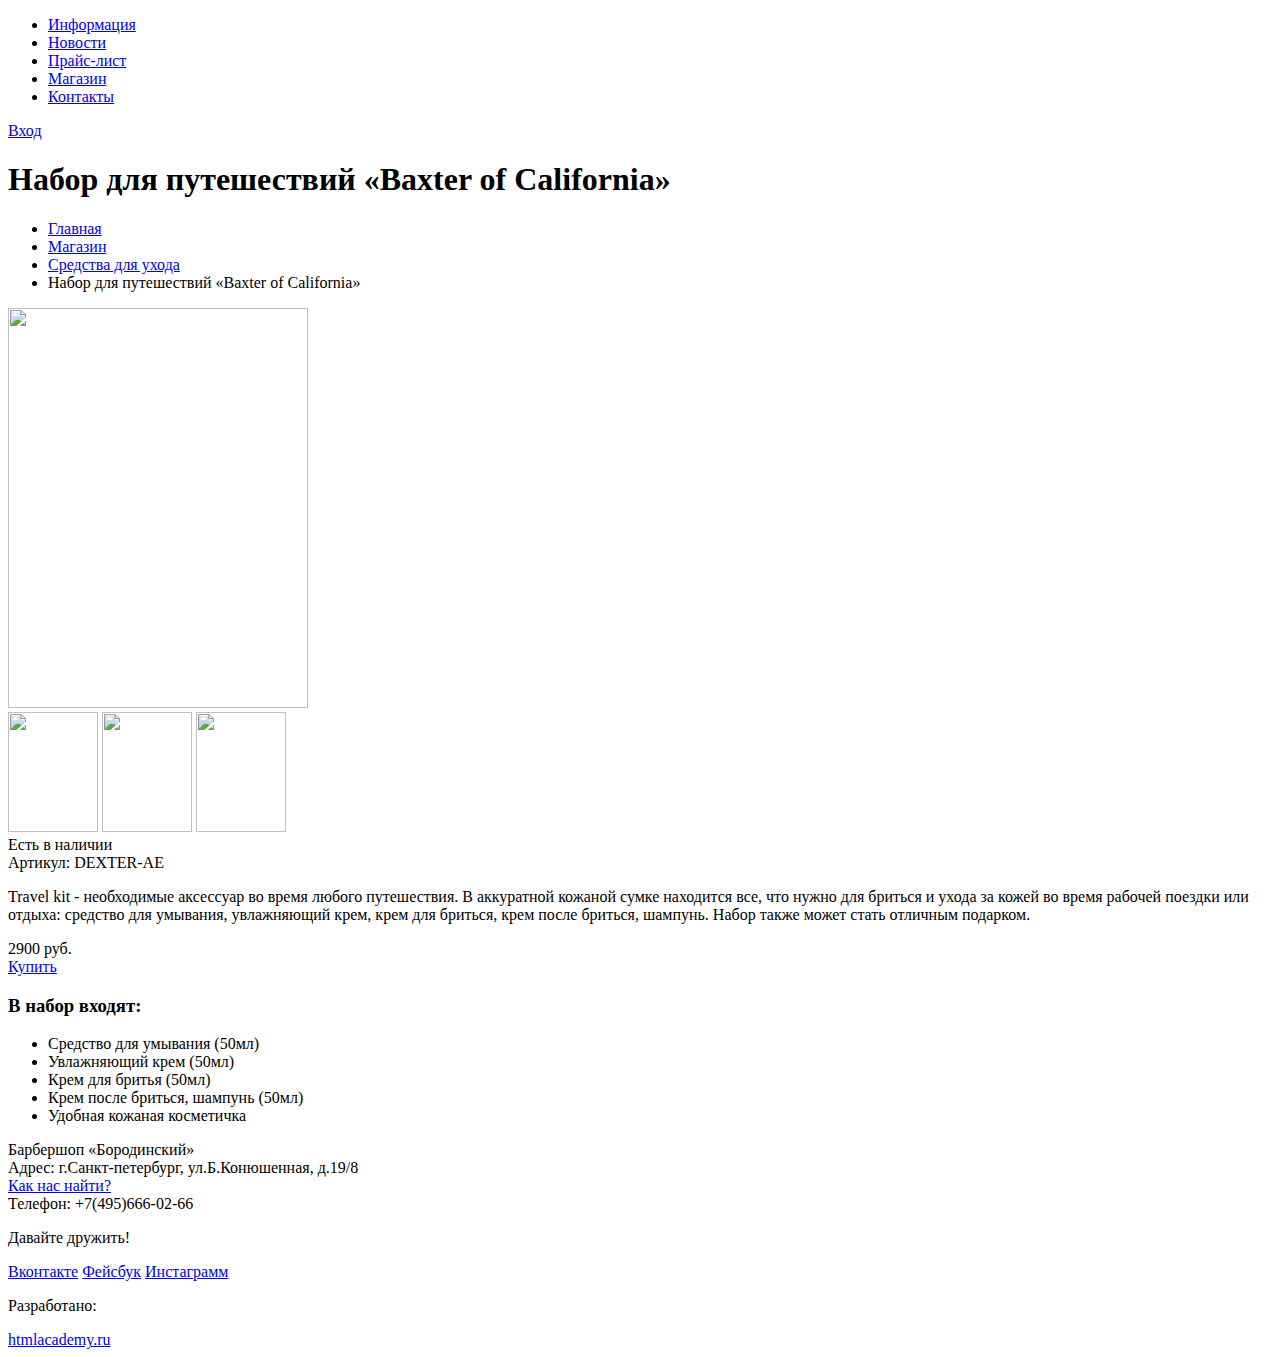
==== catalog-item.html @ 5f53a91b "Added catalog-item.html" ====
<!DOCTYPE html>
<html lang="ru">
  <head>
    <meta charset="utf-8">
    <title>Барбершоп «Бородинский»</title>
  </head>
  <body>
    <header class="main-header">
      <div class="container">
        <div class="logo">

        </div>
        <nav class="main-navigation">
          <ul>
            <li><a href="#">Информация</a></li>
            <li><a href="#">Новости</a></li>
            <li><a href="#">Прайс-лист</a></li>
            <li><a href="#">Магазин</a></li>
            <li><a href="#">Контакты</a></li>
          </ul>
        </nav>
        <div class="user-block">
          <a class="login" href="#">Вход</a>
        </div>
      </div>
    </header>
    <main class="container">
      <h1>Набор для путешествий «Baxter of California»</h1>
      <ul class="breadcrumbs">
        <li><a href="#">Главная</a></li>
        <li><a href="#">Магазин</a></li>
        <li><a href="#">Средства для ухода</a></li>
        <li class="active">Набор для путешествий «Baxter of California»</li>
      </ul>
      <section class="item-gallery">
        <div class="item-gallery-main">
          <img src="http://placehold.it/300x400" width="300" height="400" alt="" >
        </div>
        <div class="item-gallery-thumbs">
          <img src="http://placehold.it/90x120" width="90" height="120" alt="" >
          <img src="http://placehold.it/90x120" width="90" height="120" alt="" >
          <img src="http://placehold.it/90x120" width="90" height="120" alt="" >
        </div>
      </section>
      <section class="item-info">
        <div class="item-availability">
          Есть в наличии
        </div>
        <div class="item-vendor-code">
          Артикул: DEXTER-AE
        </div>
        <p class="item-desc">
          Travel kit - необходимые аксессуар во время любого путешествия. В аккуратной кожаной сумке находится все, что нужно для бриться и ухода за кожей во время рабочей поездки или отдыха: средство для умывания, увлажняющий крем, крем для бриться, крем после бриться, шампунь. Набор также может стать отличным подарком.
        </p>
        <div class="item-price">
          2900 руб.
        </div>
        <a class="btn" href="#">Купить</a>
        <div class="item-additional">
          <h3>В набор входят:</h3>
          <ul>
            <li>Средство для умывания (50мл)</li>
            <li>Увлажняющий крем (50мл)</li>
            <li>Крем для бритья (50мл)</li>
            <li>Крем после бриться, шампунь (50мл)</li>
            <li>Удобная кожаная косметичка</li>
          </ul>
        </div>
      </section>
    </main>
    <footer class="main-footer">
      <div class="container">
        <section class="footer-contacts">
          Барбершоп «Бородинский»<br />
          Адрес: г.Санкт-петербург, ул.Б.Конюшенная, д.19/8<br />
          <a href="#">Как нас найти?</a><br />
          Телефон: +7(495)666-02-66
        </section>
        <section class="footer-social">
          <p>Давайте дружить!</p>
          <a class="social-btn social-btn-vk" href="#">Вконтакте</a>
          <a class="social-btn social-btn-fb" href="#">Фейсбук</a>
          <a class="social-btn social-btn-inst" href="#">Инстаграмм</a>
        </section>
        <section class="footer-copyright">
          <p>Разработано:</p>
          <a class="btn" href="https://htmlacademy.ru">htmlacademy.ru</a>
        </section>
      </div>
    </footer>
  </body>
</html>
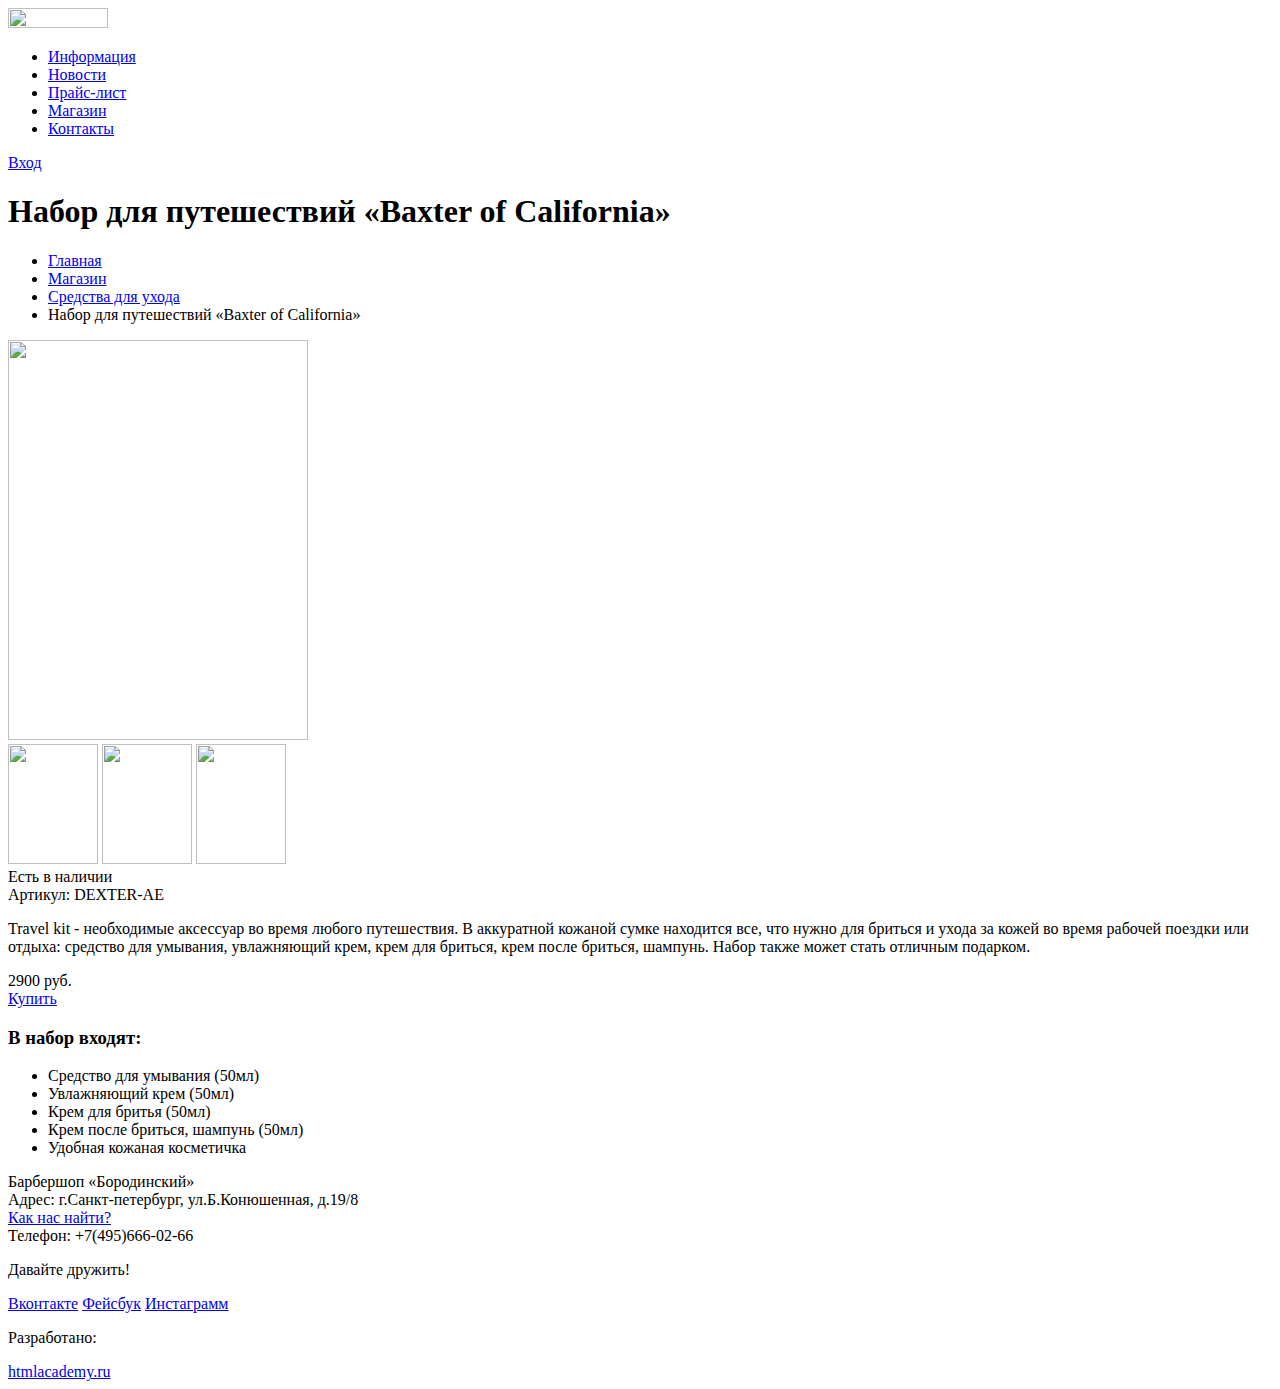
==== commit 9848eef8: "Added logo image" ====
--- a/catalog-item.html
+++ b/catalog-item.html
@@ -8,7 +8,7 @@
     <header class="main-header">
       <div class="container">
         <div class="logo">
-
+          <a href="#"><img src="http://placehold.it/100x20" width="100" height="20" alt="" /></a>
         </div>
         <nav class="main-navigation">
           <ul>
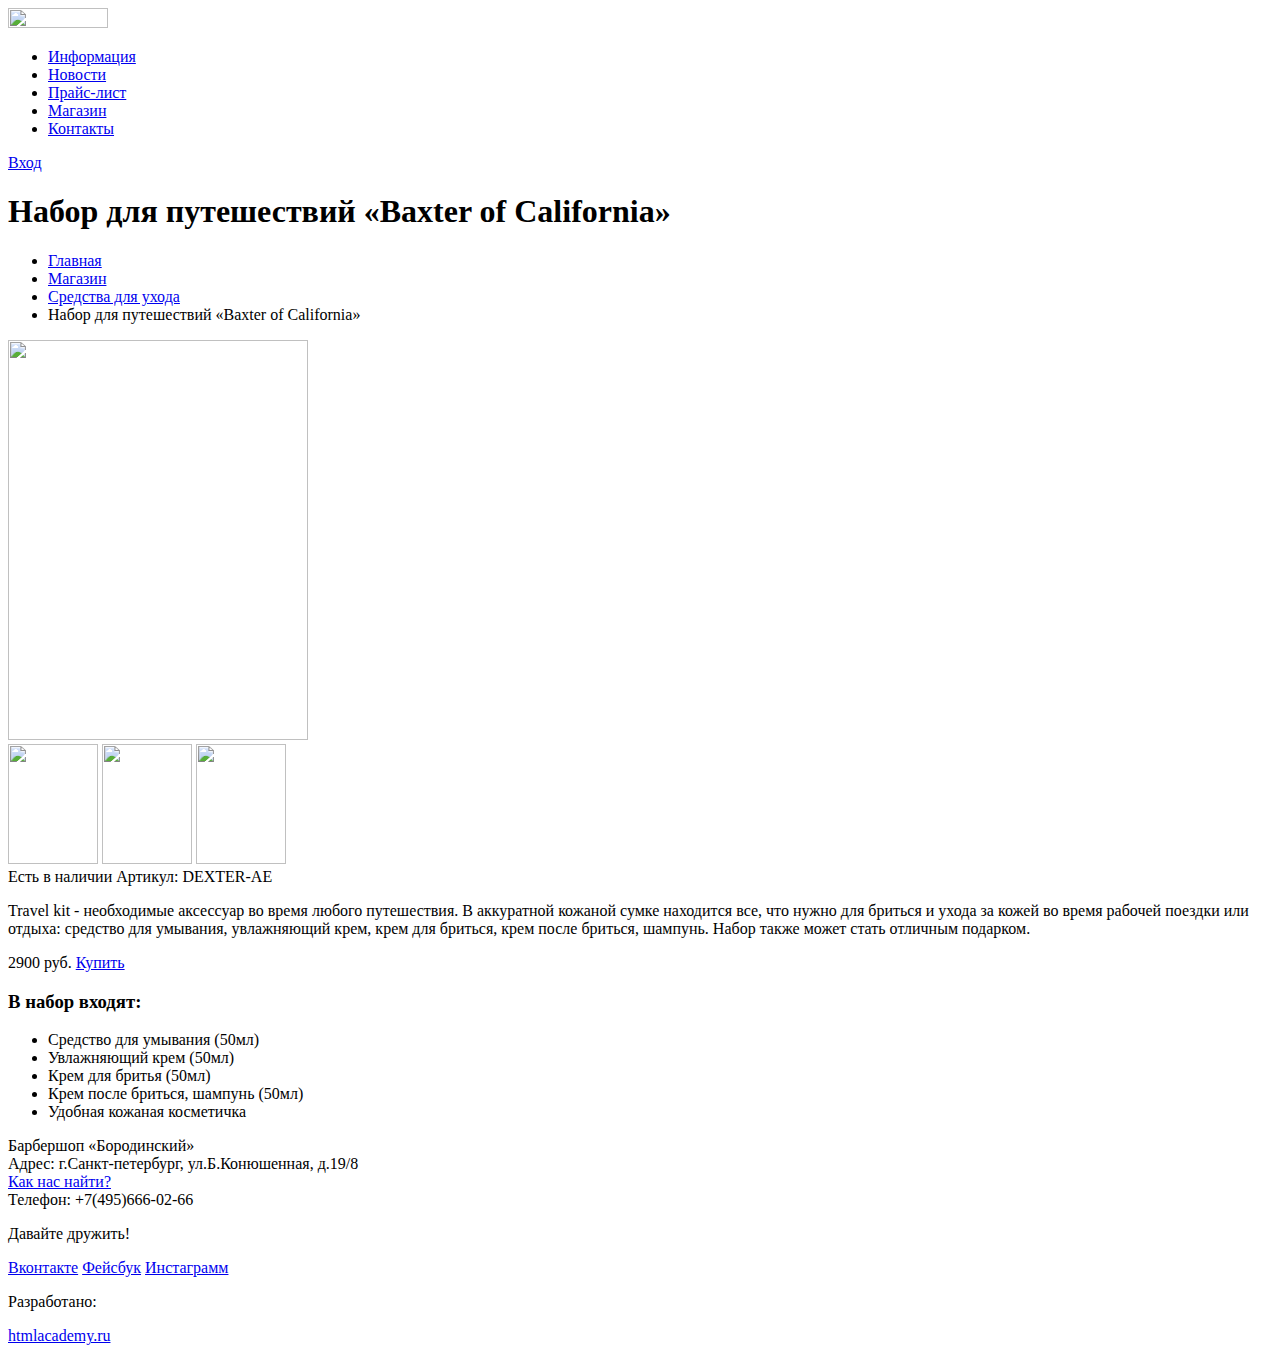
==== commit 19cd7447: "Работа над ошибками" ====
--- a/catalog-item.html
+++ b/catalog-item.html
@@ -7,10 +7,10 @@
   <body>
     <header class="main-header">
       <div class="container">
-        <div class="logo">
-          <a href="#"><img src="http://placehold.it/100x20" width="100" height="20" alt="" /></a>
-        </div>
         <nav class="main-navigation">
+          <div class="logo">
+            <a href="#"><img src="http://placehold.it/100x20" width="100" height="20" alt="" /></a>
+          </div>
           <ul>
             <li><a href="#">Информация</a></li>
             <li><a href="#">Новости</a></li>
@@ -43,18 +43,18 @@
         </div>
       </section>
       <section class="item-info">
-        <div class="item-availability">
+        <span class="item-availability">
           Есть в наличии
-        </div>
-        <div class="item-vendor-code">
+        </span>
+        <span class="item-vendor-code">
           Артикул: DEXTER-AE
-        </div>
+        </span>
         <p class="item-desc">
           Travel kit - необходимые аксессуар во время любого путешествия. В аккуратной кожаной сумке находится все, что нужно для бриться и ухода за кожей во время рабочей поездки или отдыха: средство для умывания, увлажняющий крем, крем для бриться, крем после бриться, шампунь. Набор также может стать отличным подарком.
         </p>
-        <div class="item-price">
+        <span class="item-price">
           2900 руб.
-        </div>
+        </span>
         <a class="btn" href="#">Купить</a>
         <div class="item-additional">
           <h3>В набор входят:</h3>
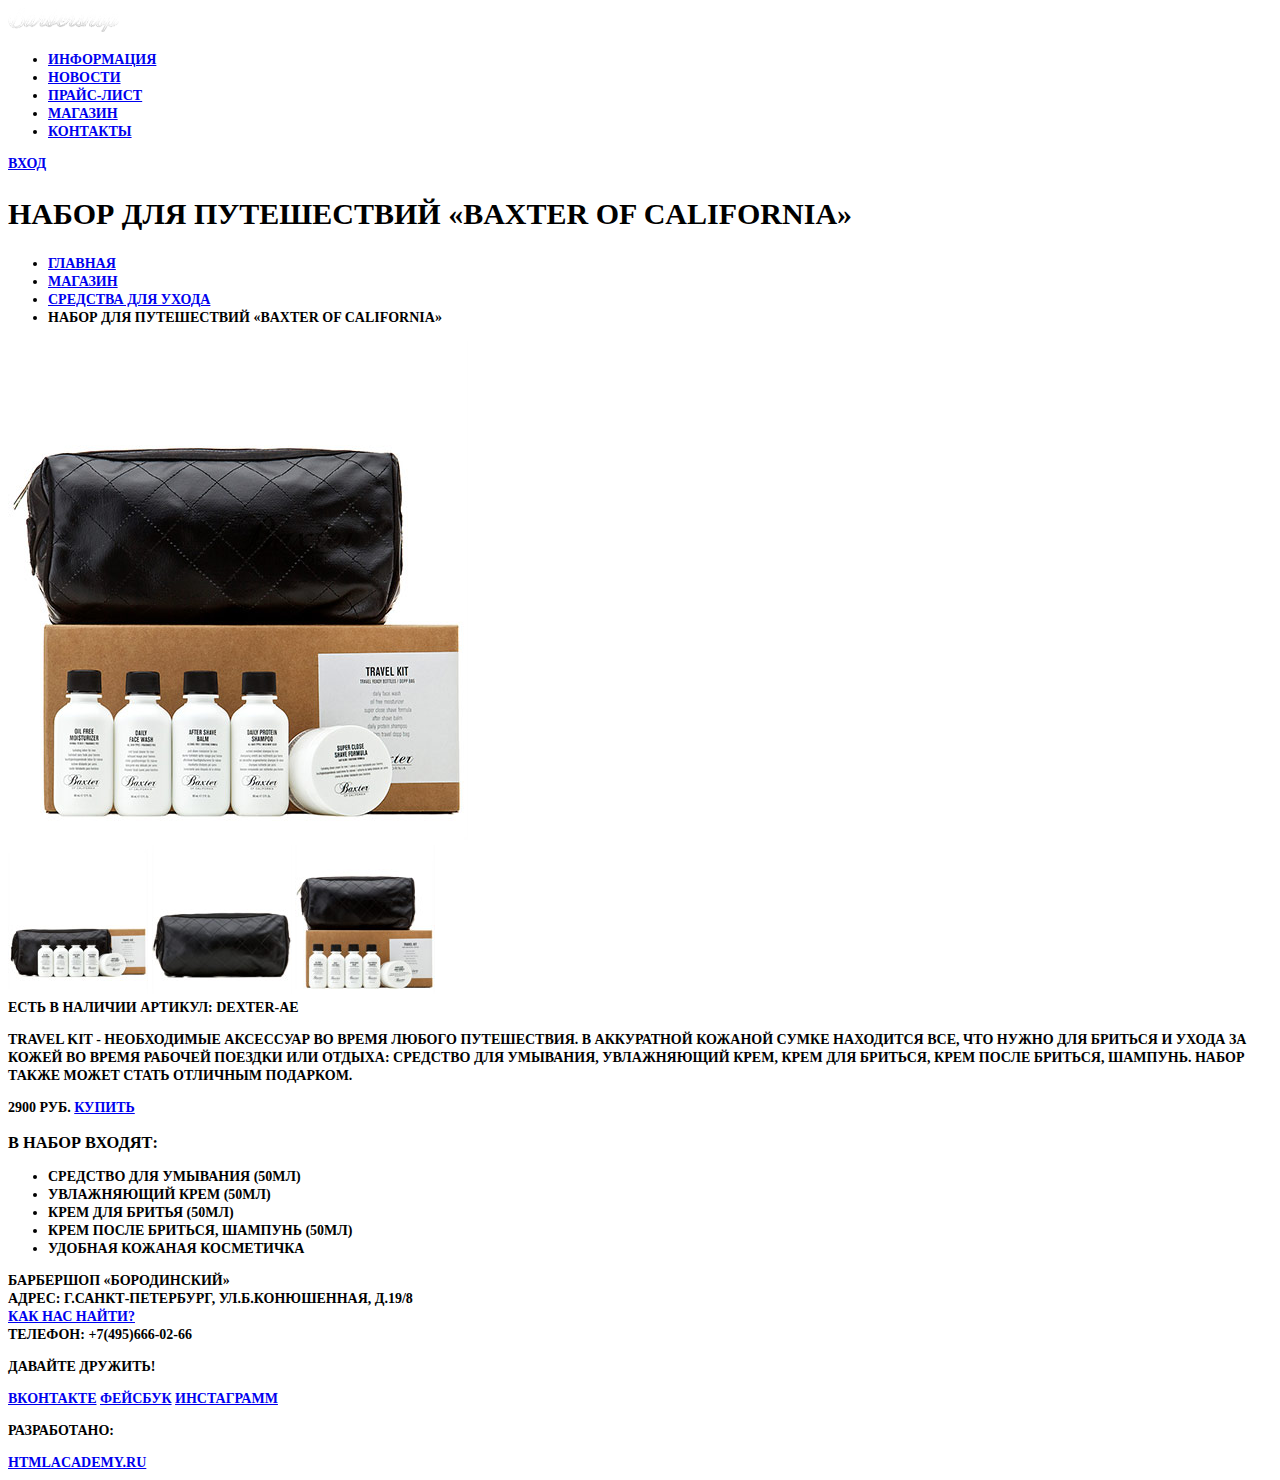
==== commit 2dd6475f: "Подготовка графики и текстовых стилей «Барбершопа»" ====
--- a/catalog-item.html
+++ b/catalog-item.html
@@ -3,13 +3,14 @@
   <head>
     <meta charset="utf-8">
     <title>Барбершоп «Бородинский»</title>
+    <link href="css/style.css" rel="stylesheet">
   </head>
   <body>
     <header class="main-header">
       <div class="container">
         <nav class="main-navigation">
           <div class="logo">
-            <a href="#"><img src="http://placehold.it/100x20" width="100" height="20" alt="" /></a>
+            <a href="#"><img src="img/logo.png" width="111" height="24" alt="Логотип" /></a>
           </div>
           <ul>
             <li><a href="#">Информация</a></li>
@@ -34,12 +35,12 @@
       </ul>
       <section class="item-gallery">
         <div class="item-gallery-main">
-          <img src="http://placehold.it/300x400" width="300" height="400" alt="" >
+          <img src="img/item_image.jpg" width="460" height="499" alt="Набор для путешествий «Baxter of California»" >
         </div>
         <div class="item-gallery-thumbs">
-          <img src="http://placehold.it/90x120" width="90" height="120" alt="" >
-          <img src="http://placehold.it/90x120" width="90" height="120" alt="" >
-          <img src="http://placehold.it/90x120" width="90" height="120" alt="" >
+          <img src="img/item_thumb1.jpg" width="140" height="149" alt="Набор для путешествий «Baxter of California»" >
+          <img src="img/item_thumb2.jpg" width="140" height="149" alt="Набор для путешествий «Baxter of California»" >
+          <img src="img/item_thumb3.jpg" width="140" height="149" alt="Набор для путешествий «Baxter of California»" >
         </div>
       </section>
       <section class="item-info">
--- a/css/style.css
+++ b/css/style.css
@@ -0,0 +1,20 @@
+body {
+  font-size: 14px;
+  line-height: 18px;
+  color: #000000;
+  font-weight: bold;
+  font-family: "PT Sans Narrow";
+  text-transform: uppercase;
+}
+h1 {
+  font-size: 30px;
+  line-height: 42px;
+  color: #000000;
+  font-weight: bold;
+}
+h2 {
+  font-size: 24px;
+  line-height: 30px;
+  color: #000000;
+  font-weight: bold;
+}
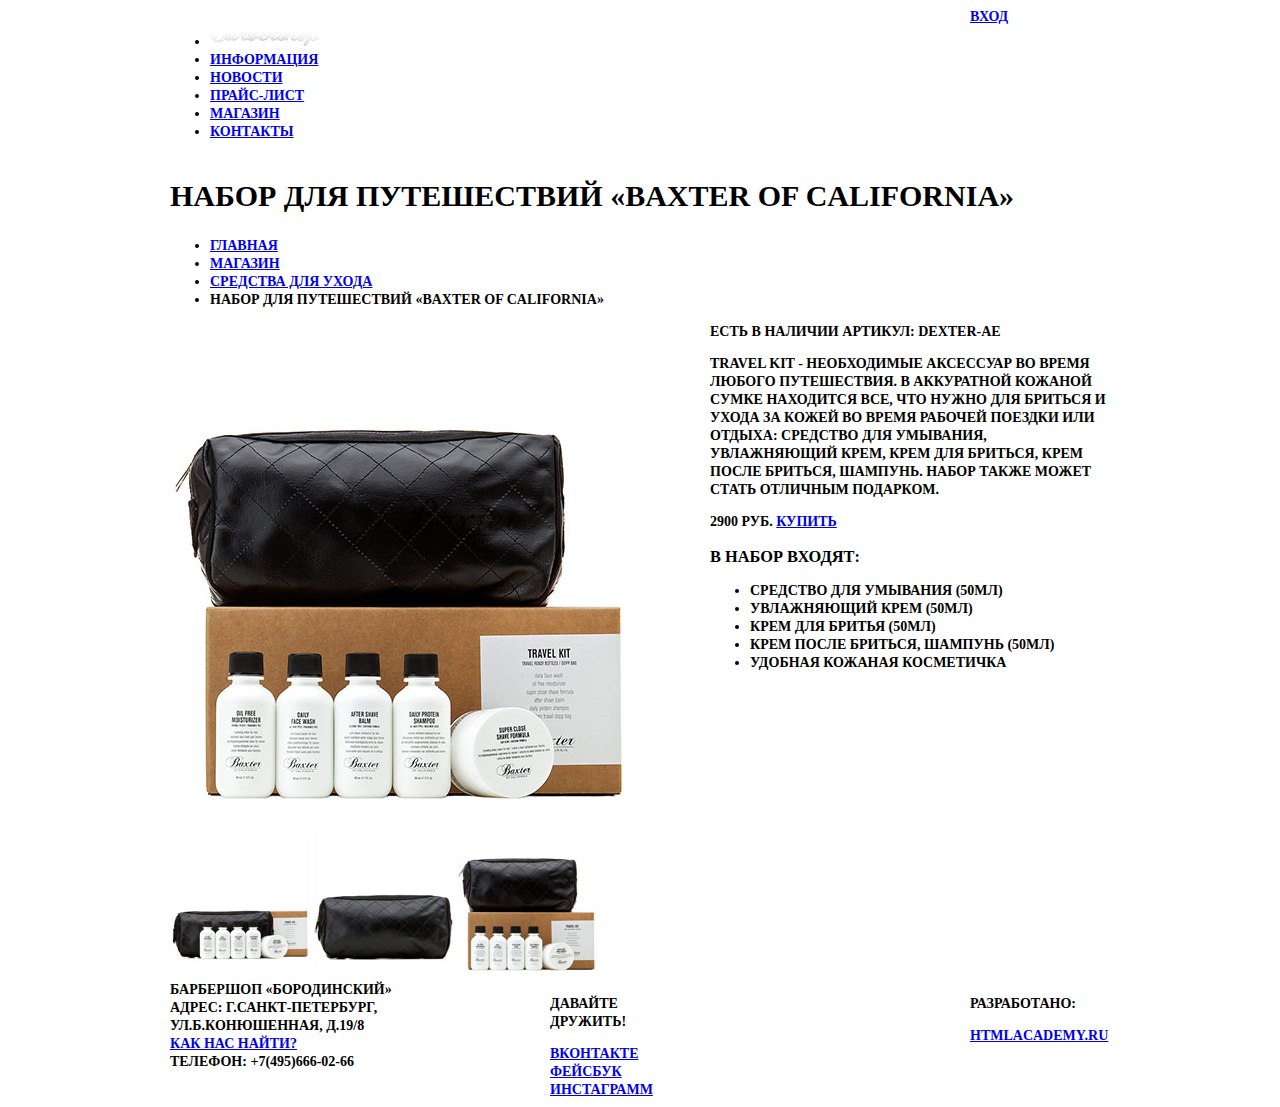
==== commit b8e1ac76: "Сетка «Барбершопа»" ====
--- a/catalog-item.html
+++ b/catalog-item.html
@@ -7,12 +7,10 @@
   </head>
   <body>
     <header class="main-header">
-      <div class="container">
+      <div class="container clearfix">
         <nav class="main-navigation">
-          <div class="logo">
-            <a href="#"><img src="img/logo.png" width="111" height="24" alt="Логотип" /></a>
-          </div>
           <ul>
+            <li class="logo"><a href="#"><img src="img/logo.png" width="111" height="24" alt="Логотип" /></a></li>
             <li><a href="#">Информация</a></li>
             <li><a href="#">Новости</a></li>
             <li><a href="#">Прайс-лист</a></li>
@@ -25,7 +23,7 @@
         </div>
       </div>
     </header>
-    <main class="container">
+    <main class="container clearfix">
       <h1>Набор для путешествий «Baxter of California»</h1>
       <ul class="breadcrumbs">
         <li><a href="#">Главная</a></li>
@@ -38,9 +36,9 @@
           <img src="img/item_image.jpg" width="460" height="499" alt="Набор для путешествий «Baxter of California»" >
         </div>
         <div class="item-gallery-thumbs">
-          <img src="img/item_thumb1.jpg" width="140" height="149" alt="Набор для путешествий «Baxter of California»" >
-          <img src="img/item_thumb2.jpg" width="140" height="149" alt="Набор для путешествий «Baxter of California»" >
-          <img src="img/item_thumb3.jpg" width="140" height="149" alt="Набор для путешествий «Baxter of California»" >
+          <a href="#"><img src="img/item_thumb1.jpg" width="140" height="149" alt="Набор для путешествий «Baxter of California»" ></a>
+          <a href="#"><img src="img/item_thumb2.jpg" width="140" height="149" alt="Набор для путешествий «Baxter of California»" ></a>
+          <a href="#"><img src="img/item_thumb3.jpg" width="140" height="149" alt="Набор для путешествий «Baxter of California»" ></a>
         </div>
       </section>
       <section class="item-info">
@@ -70,7 +68,7 @@
       </section>
     </main>
     <footer class="main-footer">
-      <div class="container">
+      <div class="container clearfix">
         <section class="footer-contacts">
           Барбершоп «Бородинский»<br />
           Адрес: г.Санкт-петербург, ул.Б.Конюшенная, д.19/8<br />
--- a/css/style.css
+++ b/css/style.css
@@ -18,3 +18,77 @@
   color: #000000;
   font-weight: bold;
 }
+.container {
+  width: 940px;
+  margin: 0 auto;
+  padding: 0 10px;
+}
+.clearfix {
+  content: '';
+  display: table;
+  clear: both;
+}
+.main-navigation {
+  float: left;
+  width: 780px;
+}
+.user-block {
+  float: right;
+  width: 140px;
+}
+.filter {
+  float: left;
+  width: 220px;
+  margin-right: 20px;
+}
+.catalog {
+  float: right;
+  width: 700px;
+  font-size: 0;
+}
+.catalog-item {
+  display: inline-block;
+  width: 220px;
+  margin-right: 20px;
+  vertical-align: top;
+  font-size: 14px;
+}
+.catalog-item:nth-child(3n) {
+  margin-right: 0;
+}
+.catalog-item-type {
+  text-transform: none;
+}
+
+.item-gallery {
+  float: left;
+  width: 460px;
+}
+.item-info {
+  float: right;
+  width: 400px;
+}
+.pricelist-content-left {
+  float: left;
+  width: 460px;
+}
+.pricelist-content-right {
+  float: right;
+  width: 460px;
+}
+.pricelist-content p {
+  width: 380px;
+}
+.footer-contacts {
+  float: left;
+  width: 320px;
+  margin-right: 60px;
+}
+.footer-social {
+  float: left;
+  width: 140px;
+}
+.footer-copyright {
+  float: right;
+  width: 140px;
+}
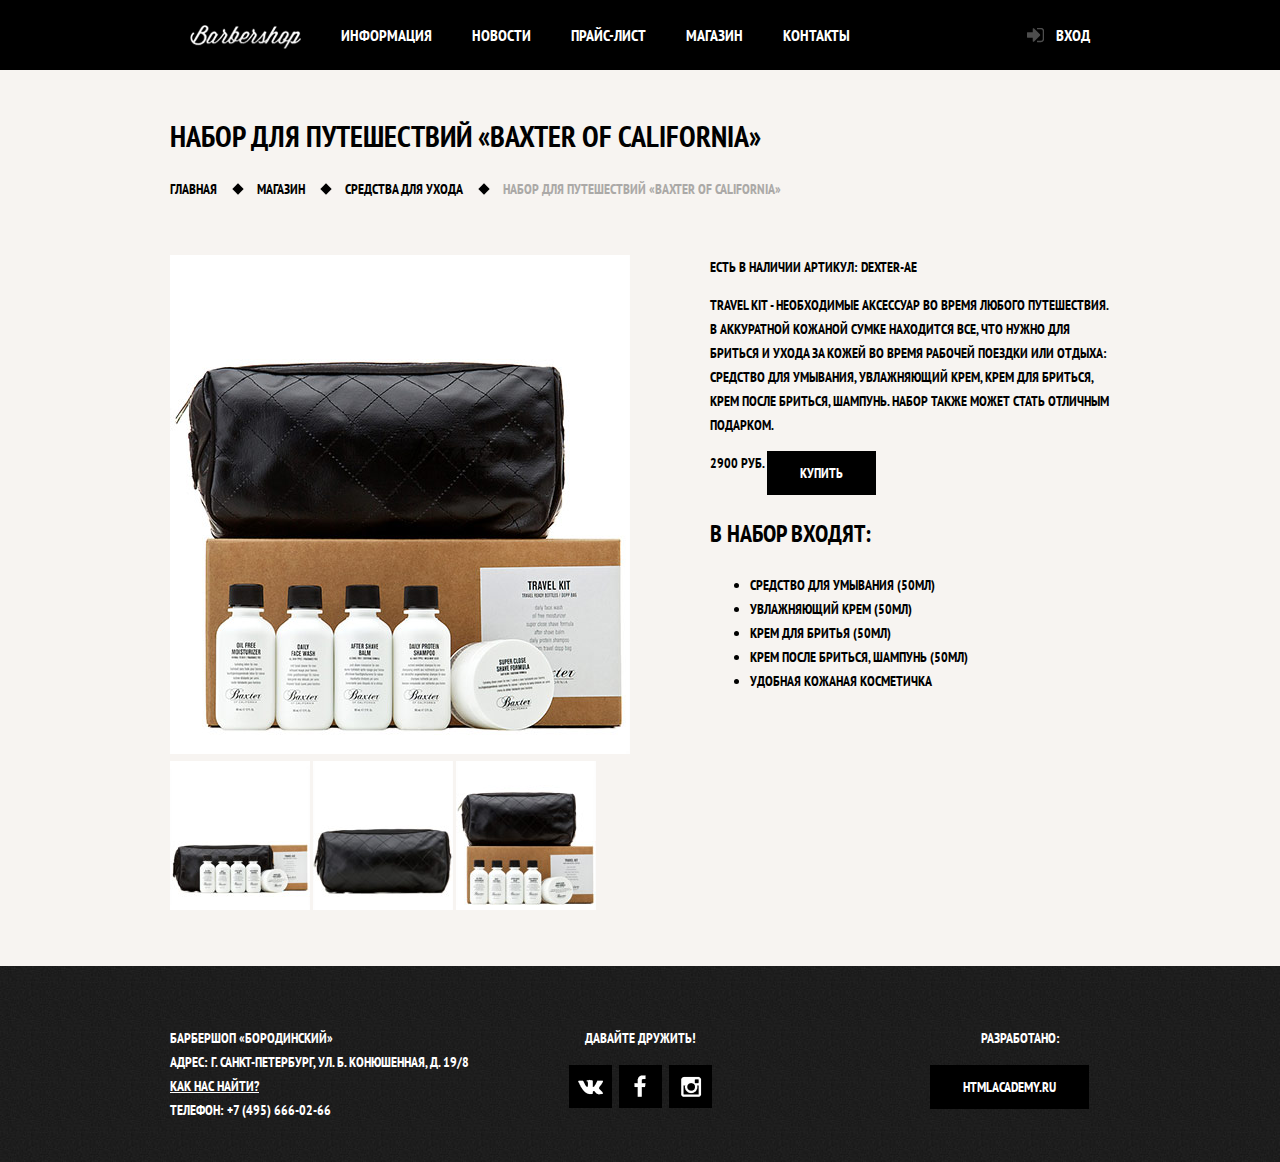
==== commit 78675b9f: "Декоративные элементы «Барбершопа» (index, catalog)" ====
--- a/catalog-item.html
+++ b/catalog-item.html
@@ -3,7 +3,9 @@
   <head>
     <meta charset="utf-8">
     <title>Барбершоп «Бородинский»</title>
-    <link href="css/style.css" rel="stylesheet">
+    <link rel="stylesheet" href="https://fonts.googleapis.com/css?family=PT+Sans+Narrow:400,700&amp;subset=latin,cyrillic">
+    <link rel="stylesheet" href="css/normalize.css">
+    <link rel="stylesheet"href="css/style.css">
   </head>
   <body>
     <header class="main-header">
@@ -71,9 +73,9 @@
       <div class="container clearfix">
         <section class="footer-contacts">
           Барбершоп «Бородинский»<br />
-          Адрес: г.Санкт-петербург, ул.Б.Конюшенная, д.19/8<br />
+          Адрес: г. Санкт-петербург, ул. Б. Конюшенная, д. 19/8<br />
           <a href="#">Как нас найти?</a><br />
-          Телефон: +7(495)666-02-66
+          Телефон: +7 (495) 666-02-66
         </section>
         <section class="footer-social">
           <p>Давайте дружить!</p>
--- a/css/style.css
+++ b/css/style.css
@@ -1,45 +1,363 @@
 body {
-  font-size: 14px;
-  line-height: 18px;
+  min-width: 960px;
+  font-weight: bold;
+  font-size: 14px;
+  line-height: 24px;
+  font-family: "PT Sans Narrow", "Arial", sans-serif;
   color: #000000;
-  font-weight: bold;
-  font-family: "PT Sans Narrow";
   text-transform: uppercase;
+  background: #f7f4f1;
+}
+body.index {
+  color: #ffffff;
+  background: #000000 url("../img/body-bg.jpg") no-repeat center top;
 }
 h1 {
   font-size: 30px;
   line-height: 42px;
-  color: #000000;
-  font-weight: bold;
-}
-h2 {
+}
+h2, h3 {
   font-size: 24px;
   line-height: 30px;
-  color: #000000;
-  font-weight: bold;
+}
+.main-header {
+  margin-bottom: 45px;
+  color: #ffffff;
+  background-color: #000000;
+}
+.clearfix::after {
+  content: "";
+  display: table;
+  clear: both;
 }
 .container {
   width: 940px;
   margin: 0 auto;
   padding: 0 10px;
 }
-.clearfix {
-  content: '';
-  display: table;
-  clear: both;
-}
 .main-navigation {
   float: left;
   width: 780px;
+}
+.main-navigation ul {
+  margin: 0;
+  padding: 0;
+  list-style: none;
+  font-size: 0;
+}
+.main-navigation li {
+  display: inline-block;
+  font-size: 16px;
+  line-height: 20px;
+  vertical-align: top;
+}
+.main-navigation a {
+  display: block;
+  padding: 25px 20px;
+  color: #ffffff;
+  text-decoration: none;
+}
+.main-navigation a:hover {
+  background: #242424;
+}
+.main-navigation .logo a:hover {
+  background: transparent;
+}
+.logo a {
+  padding-bottom: 0;
 }
 .user-block {
   float: right;
+  max-width: 140px;
+}
+.login {
+  position: relative;
+  display: inline-block;
+  padding: 25px 20px;
+  padding-left: 50px;
+  font-size: 16px;
+  line-height: 20px;
+  vertical-align: top;
+  color: #ffffff;
+  text-decoration: none;
+}
+.login:hover {
+  background-color: #242424;
+}
+.login::before {
+  content: "";
+  position: absolute;
+  top: 28px;
+  left: 20px;
+  width: 18px;
+  height: 18px;
+  background: transparent url("../img/sprite.png") no-repeat;
+  background-position: -1px -15px;
+  opacity: 0.3;
+}
+.login:hover::before {
+  opacity: 1;
+}
+.index-logo {
+  width: 368px;
+  height: 204px;
+  margin: 0 auto;
+  margin-top: 60px;
+  margin-bottom: 25px;
+}
+.index-logo img {
+  width: 368px;
+  height: 204px;
+}
+.features {
+  margin-bottom: 80px;
+}
+.features-item {
+  float: left;
+  width: 300px;
+  margin-right: 20px;
+  text-align: center;
+}
+.features-item:last-child {
+  margin-right: 0;
+}
+.features-name {
+  position: relative;
+  display: block;
+  margin-bottom: 30px;
+  padding-bottom: 35px;
+  font-size: 30px;
+  line-height: 42px;
+}
+.features-item p {
+  margin: 10px;
+  margin-bottom: 0;
+}
+.features-name::after {
+  content: "";
+  position: absolute;
+  bottom: 0;
+  left: 50%;
+  display: block;
+  width: 20px;
+  height: 20px;
+  margin-left: -10px;
+  background-color: #ffffff;
+  transform: rotate(45deg);
+}
+.index-content {
+  margin-bottom: 35px;
+  padding: 50px 80px;
+  color: #000000;
+  background: url("../img/index-content-shadow.png") no-repeat center,
+  #f8f5f2 url("../img/pattern-white.jpg");
+}
+.index-content-left {
+  float: left;
+  width: 380px;
+}
+.index-content-right {
+  float: right;
+  width: 300px;
+}
+.index-content-title {
+  margin: 0;
+  margin-bottom: 25px;
+  font-size: 30px;
+  line-height: 42px;
+}
+.index-content p {
+  margin: 0;
+  margin-bottom: 25px;
+}
+.news-preview {
+  margin: 0;
+  padding: 0;
+  padding-right: 35px;
+  list-style: none;
+}
+.news-preview li {
+  margin-bottom: 25px;
+}
+.news-preview p {
+  margin-bottom: 0;
+}
+.news-preview time {
+  text-transform: none;
+}
+.btn {
+  display: inline-block;
+  margin-right: 16px;
+  padding: 10px 33px;
+  font-weight: 700;
+  font-size: 14px;
+  line-height: 24px;
+  font-family: "PT Sans Narrow", "Arial", sans-serif;
+  vertical-align: top;
+  text-align: center;
+  color: #ffffff;
+  text-transform: uppercase;
+  text-decoration: none;
+  background-color: #000000;
+  border: none;
+  outline: none;
+  cursor: pointer;
+}
+.btn:hover,
+.btn:active {
+  background-color: #663d15;
+}
+.btn.disabled,
+.btn:disabled {
+  cursor: default;
+  opacity: 0.5;
+}
+.btn.disabled:hover,
+.btn:disabled:hover {
+  background-color: #000000;
+}
+.gallery {
+  position: relative;
+  height: 260px;
+}
+.gallery-content {
+  height: 164px;
+  margin: 0;
+  background-color: #cccccc;
+  border: 7px solid #ffffff;
+}
+.gallery-content img {
+  width: 286px;
+  height: 164px;
+}
+.gallery .btn {
+  position: absolute;
+  bottom: 0;
   width: 140px;
+  margin: 0;
+}
+.gallery-prev {
+  left: 0;
+}
+.gallery-next {
+  right: 0;
+}
+.appointment-form input {
+  float: left;
+  width: 106px;
+  margin-right: 20px;
+  margin-bottom: 20px;
+  padding: 7px 15px;
+  font-size: 14px;
+  line-height: 24px;
+  font-family: "PT Sans Narrow", "Arial", sans-serif;
+  color: #000000;
+  text-transform: uppercase;
+  background-color: #f9f6f3;
+  border: 2px solid #000000;
+  outline: none;
+}
+.appointment-form input:focus {
+  border: 2px solid #663d15;
+}
+.appointment-form input:nth-child(2n) {
+  margin-right: 0;
+}
+.appointment-form .btn {
+  clear: both;
+  width: 100%;
+}
+.breadcrumbs {
+  margin: 0;
+  margin-bottom: 54px;
+  padding: 0;
+  list-style: none;
+  font-size: 0;
+}
+.breadcrumbs li {
+  position: relative;
+  display: inline-block;
+  vertical-align: top;
+  font-size: 14px;
+  line-height: 24px;
+  margin-right: 40px;
+}
+.breadcrumbs li:not(.active)::after {
+  position: absolute;
+  top: 50%;
+  right: -25px;
+  margin-top: -4px;
+  content: "";
+  width: 8px;
+  height: 8px;
+  background-color: #000000;
+  transform: rotate(45deg);
+}
+.breadcrumbs li.active {
+  color: #aba9a7;
+}
+.breadcrumbs a {
+  display: block;
+  color: #000000;
+  text-decoration: none;
 }
 .filter {
   float: left;
   width: 220px;
   margin-right: 20px;
+}
+.filter fieldset {
+  margin: 0;
+  margin-bottom: 35px;
+  padding: 0;
+  border: 0;
+}
+.filter legend {
+  margin-bottom: 30px;
+  font-size: 24px;
+  line-height: 24px;
+  font-weight: bold;
+}
+.filter ul {
+  margin: 0;
+  padding: 0;
+  list-style: none;
+}
+.filter li {
+  margin-bottom: 13px;
+}
+.filter input[type="checkbox"], .filter input[type="radio"] {
+  display: none;
+}
+.filter input[type="checkbox"] + label, .filter input[type="radio"] + label {
+  position: relative;
+  padding-left: 42px;
+  cursor: pointer;
+}
+.filter input[type="checkbox"] + label::before {
+  content: "";
+  position: absolute;
+  top: 0;
+  left: 0;
+  width: 16px;
+  height: 16px;
+  border: 2px solid #000000;
+}
+.filter input[type="checkbox"]:checked + label::before {
+  background: url("../img/checkbox_x.png") no-repeat 2px 2px;
+}
+.filter input[type="radio"] + label::before {
+  content: "";
+  position: absolute;
+  top: 0;
+  left: 0;
+  width: 16px;
+  height: 16px;
+  border: 2px solid #000000;
+  border-radius: 10px;
+}
+.filter input[type="radio"]:checked + label::before {
+  background: url("../img/radio_o.png") no-repeat 4px 4px;
 }
 .catalog {
   float: right;
@@ -49,17 +367,79 @@
 .catalog-item {
   display: inline-block;
   width: 220px;
+  box-sizing: border-box;
   margin-right: 20px;
-  vertical-align: top;
-  font-size: 14px;
+  margin-bottom: 20px;
+  padding: 16px;
+  padding-top: 0;
+  vertical-align: top;
+  font-size: 14px;
+  background: #ffffff;
+  box-shadow: 0 0 16px -8px;
 }
 .catalog-item:nth-child(3n) {
   margin-right: 0;
 }
+.catalog-item img {
+  margin-left: -16px;
+  margin-bottom: 0;
+  vertical-align: top;
+}
+.catalog-item-info h3 {
+  font-size: 14px;
+  line-height: 18px;
+}
 .catalog-item-type {
   text-transform: none;
 }
-
+.catalog-item-buy {
+  font-size: 0;
+}
+.catalog-item-buy .btn{
+  width: 78px;
+  margin: 0;
+  padding-left: 0;
+  padding-right: 0;
+}
+.catalog-item-price {
+  display: inline-block;
+  padding: 10 0;
+  vertical-align: top;
+  width: 109px;
+  text-align: center;
+  background: #e5e5e5;
+  font-size: 14px;
+}
+.pagination {
+  margin: 0;
+  margin-top: 25px;
+  padding: 0;
+  list-style: none;
+  font-size: 0;
+}
+.pagination li {
+  display: inline-block;
+  margin-right: 7px;
+  font-size: 14px;
+}
+.pagination a {
+  display: block;
+  width: 43px;
+  height: 43px;
+  color: #ffffff;
+  line-height: 43px;
+  text-align: center;
+  text-decoration: none;
+  background: #000000;
+}
+.pagination .active {
+  width: 43px;
+  height: 43px;
+  color: #000000;
+  line-height: 43px;
+  text-align: center;
+  background: #ffffff;
+}
 .item-gallery {
   float: left;
   width: 460px;
@@ -79,16 +459,83 @@
 .pricelist-content p {
   width: 380px;
 }
+.main-footer {
+  margin-top: 49px;
+  padding-top: 60px;
+  padding-bottom: 40px;
+  color: #ffffff;
+  background: #252525 url("../img/pattern-black.jpg");
+}
+.main-footer.index {
+  margin-top: 65px;
+}
 .footer-contacts {
   float: left;
   width: 320px;
   margin-right: 60px;
 }
+.footer-contacts a {
+  color: #ffffff;
+}
+.footer-contacts a:hover {
+  text-decoration: none;
+}
 .footer-social {
   float: left;
-  width: 140px;
+  width: 180px;
+  text-align: center;
 }
 .footer-copyright {
   float: right;
-  width: 140px;
-}
+  width: 180px;
+}
+.footer-social p {
+  margin: 0;
+  margin-bottom: 15px;
+}
+.social-btn {
+  display: inline-block;
+  width: 43px;
+  height: 43px;
+  margin: 0 2px;
+  font-size: 0;
+  vertical-align: top;
+  text-decoration: none;
+  background: #000000 url("../img/sprite.png") no-repeat center;
+  transition:
+    background-position 0.5s,
+    background-color 0.5s;
+}
+.social-btn:hover {
+  background-color: #ffffff;
+}
+.social-btn-vk {
+  background-position: 9px -447px;
+}
+.social-btn-fb {
+  background-position: 15px -171px;
+}
+.social-btn-inst {
+  background-position: 12px -313px;
+}
+.social-btn-vk:hover {
+  background-position: 9px -381px;
+}
+.social-btn-fb:hover {
+  background-position: 15px -100px;
+}
+.social-btn-inst:hover {
+  background-position: 12px -242px;
+}
+.footer-copyright p {
+  margin: 0;
+  margin-bottom: 15px;
+  text-align: center;
+}
+.footer-copyright .btn {
+  margin-right: 0;
+}
+.footer-copyright .btn:hover {
+  color: #000000;
+  background-color: #ffffff;
+}
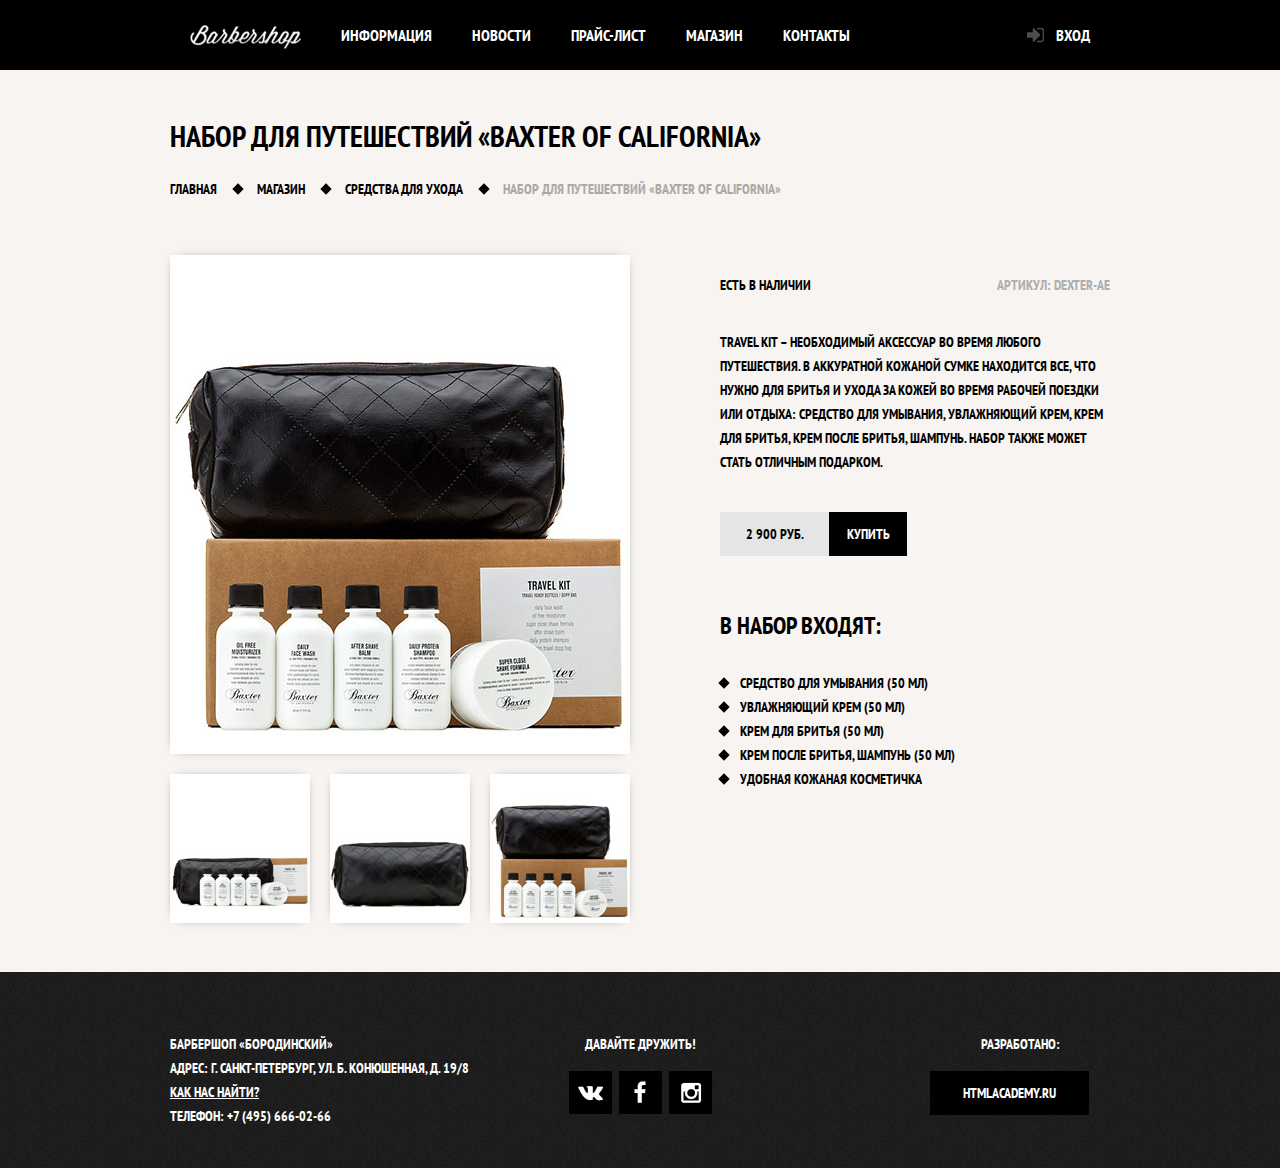
==== commit eec106d0: "Декоративные элементы «Барбершопа» (catalog-item, pricelist)" ====
--- a/catalog-item.html
+++ b/catalog-item.html
@@ -5,7 +5,7 @@
     <title>Барбершоп «Бородинский»</title>
     <link rel="stylesheet" href="https://fonts.googleapis.com/css?family=PT+Sans+Narrow:400,700&amp;subset=latin,cyrillic">
     <link rel="stylesheet" href="css/normalize.css">
-    <link rel="stylesheet"href="css/style.css">
+    <link rel="stylesheet" href="css/style.css">
   </head>
   <body>
     <header class="main-header">
@@ -44,26 +44,32 @@
         </div>
       </section>
       <section class="item-info">
-        <span class="item-availability">
-          Есть в наличии
-        </span>
-        <span class="item-vendor-code">
-          Артикул: DEXTER-AE
-        </span>
-        <p class="item-desc">
-          Travel kit - необходимые аксессуар во время любого путешествия. В аккуратной кожаной сумке находится все, что нужно для бриться и ухода за кожей во время рабочей поездки или отдыха: средство для умывания, увлажняющий крем, крем для бриться, крем после бриться, шампунь. Набор также может стать отличным подарком.
-        </p>
-        <span class="item-price">
-          2900 руб.
-        </span>
-        <a class="btn" href="#">Купить</a>
+        <div class="item-add-info clearfix">
+          <span class="item-availability">
+            Есть в наличии
+          </span>
+          <span class="item-vendor-code">
+            Артикул: DEXTER-AE
+          </span>
+        </div>
+        <div class="item-desc">
+          <p>
+            Travel Kit – необходимый аксессуар во время любого путешествия. В аккуратной кожаной сумке находится все, что нужно для бритья и ухода за кожей во время рабочей поездки или отдыха: средство для умывания, увлажняющий крем, крем для бритья, крем после бритья, шампунь. Набор также может стать отличным подарком.
+          </p>
+        </div>
+        <div class="item-buy">
+          <span class="item-price">
+            2 900 руб.
+          </span>
+          <a class="btn" href="#">Купить</a>
+        </div>
         <div class="item-additional">
           <h3>В набор входят:</h3>
           <ul>
-            <li>Средство для умывания (50мл)</li>
-            <li>Увлажняющий крем (50мл)</li>
-            <li>Крем для бритья (50мл)</li>
-            <li>Крем после бриться, шампунь (50мл)</li>
+            <li>Средство для умывания (50 мл)</li>
+            <li>Увлажняющий крем (50 мл)</li>
+            <li>Крем для бритья (50 мл)</li>
+            <li>Крем после бритья, шампунь (50 мл)</li>
             <li>Удобная кожаная косметичка</li>
           </ul>
         </div>
--- a/css/style.css
+++ b/css/style.css
@@ -375,7 +375,7 @@
   vertical-align: top;
   font-size: 14px;
   background: #ffffff;
-  box-shadow: 0 0 16px -8px;
+  box-shadow: 0 0 12px -8px #000000;
 }
 .catalog-item:nth-child(3n) {
   margin-right: 0;
@@ -403,7 +403,7 @@
 }
 .catalog-item-price {
   display: inline-block;
-  padding: 10 0;
+  padding: 10px 0;
   vertical-align: top;
   width: 109px;
   text-align: center;
@@ -443,10 +443,111 @@
 .item-gallery {
   float: left;
   width: 460px;
+  font-size: 0;
+}
+.item-gallery img {
+  vertical-align: top;
+  box-shadow: 0 0 12px -8px #000000;
+}
+.item-gallery-main {
+  margin-bottom: 20px;
+}
+.item-gallery-thumbs a {
+  margin-right: 20px;
+}
+.item-gallery-thumbs a:last-child {
+  margin-right: 0;
 }
 .item-info {
   float: right;
-  width: 400px;
+  width: 390px;
+  padding-top: 18px;
+}
+.item-add-info {
+  margin-bottom: 33px;
+}
+.item-vendor-code {
+  float: right;
+  color: #aeaeae;
+}
+.item-desc {
+  margin-bottom: 38px;
+}
+.item-desc p {
+  margin: 0;
+  font-size: 14px;
+  font-weight: bold;
+  line-height: 24px;
+}
+.item-buy {
+  margin-bottom: 55px;
+  font-size: 0;
+}
+.item-buy .btn{
+  width: 78px;
+  margin: 0;
+  padding-left: 0;
+  padding-right: 0;
+}
+.item-price {
+  display: inline-block;
+  padding: 10px 0;
+  vertical-align: top;
+  width: 109px;
+  text-align: center;
+  background: #e5e5e5;
+  font-size: 14px;
+}
+.item-additional h3 {
+  margin-bottom: 30px;
+}
+.item-additional ul {
+  list-style: none;
+  margin: 0;
+  padding: 0;
+}
+.item-additional li {
+  position: relative;
+  padding-left: 20px;
+}
+.item-additional li::before {
+  position: absolute;
+  top: 50%;
+  left: 0;
+  margin-top: -4px;
+  content: "";
+  width: 8px;
+  height: 8px;
+  background-color: #000000;
+  transform: rotate(45deg);
+}
+.pricelist-content {
+  padding-bottom: 30px;
+}
+.pricelist-title {
+  position: relative;
+  margin-bottom: 40px;
+  font-size: 48px;
+  line-height: 48px;
+  text-align: center;
+}
+.pricelist-title::before {
+  content: "";
+  position: absolute;
+  top: 23px;
+  left: 0;
+  width: 160px;
+  height: 2px;
+  background: #000000;
+}
+.pricelist-title::after {
+  content: "";
+  position: absolute;
+  top: 23px;
+  right: 0;
+  width: 160px;
+  height: 2px;
+  background: #000000;
 }
 .pricelist-content-left {
   float: left;
@@ -456,8 +557,51 @@
   float: right;
   width: 460px;
 }
+.pricelist-content h2 {
+  margin-bottom: 30px;
+  font-size: 24px;
+  line-height: 30px;
+  font-weight: bold;
+}
+.pricelist-content ul {
+  list-style: none;
+  margin: 0;
+  padding: 0;
+}
+.pricelist-content li {
+  position: relative;
+  margin-bottom: 15px;
+  padding-left: 20px;
+  font-size: 14px;
+  line-height: 24px;
+}
+.pricelist-content li::before {
+  position: absolute;
+  top: 50%;
+  left: 0;
+  margin-top: -4px;
+  content: "";
+  width: 8px;
+  height: 8px;
+  background-color: #000000;
+  transform: rotate(45deg);
+}
+.pricelist-content table {
+  border-collapse: collapse;
+  border: 2px solid #000000;
+}
+.pricelist-content td {
+  width: 230px;
+  padding: 8px 20px;
+  box-sizing: border-box;
+  border: 2px solid #000000;
+}
+.pricelist-content td:last-child {
+  text-align: center;
+}
 .pricelist-content p {
-  width: 380px;
+  width: 385px;
+  margin: 0;
 }
 .main-footer {
   margin-top: 49px;
